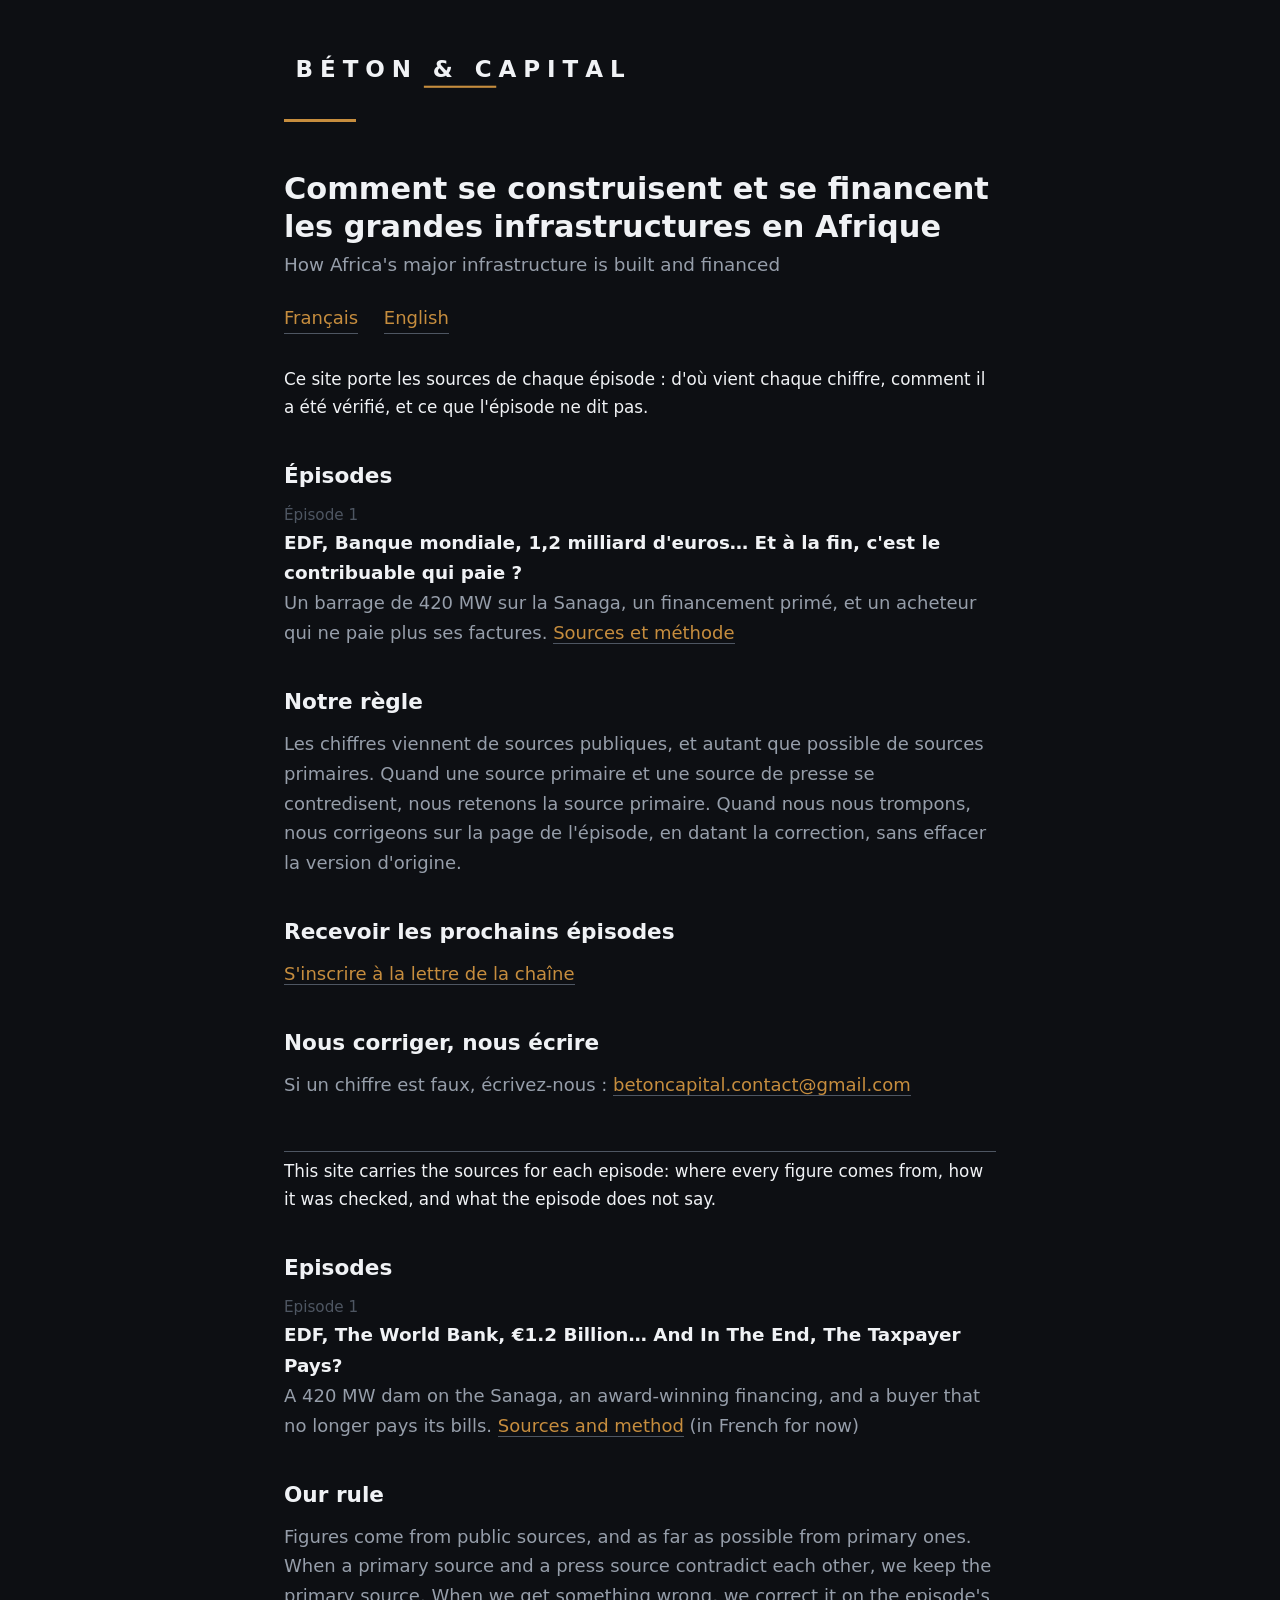
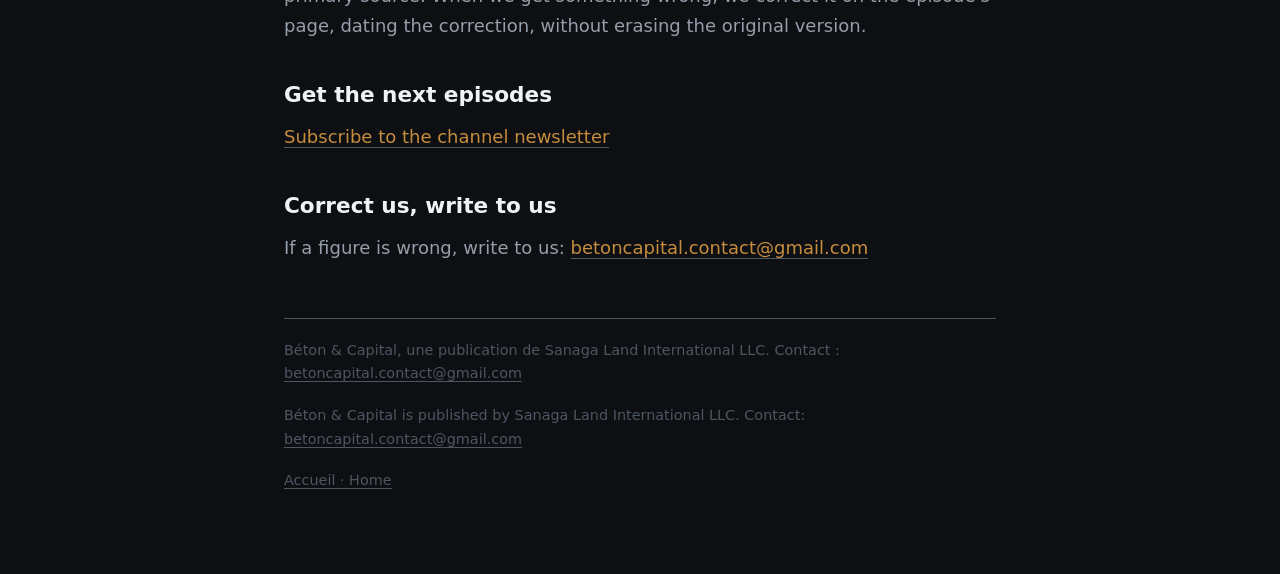
==== index.html @ f53148de "Sources et méthode EP01, v2 : ce que le film assume, titre à jour Page reconstruite depuis la versio" ====
<!DOCTYPE html>
<html lang="fr">
<head>
<meta charset="utf-8">
<meta name="viewport" content="width=device-width, initial-scale=1">
<title>Béton &amp; Capital</title>
<meta name="description" content="Comment se construisent et se financent les grandes infrastructures en Afrique. Sources et méthode de chaque épisode. How Africa's major infrastructure is built and financed.">
<link rel="stylesheet" href="style.css">
<link rel="icon" href="logo.svg" type="image/svg+xml">
</head>
<body>
<div class="page">
<header class="marque">
<a href="/"><img src="logo.svg" alt="Béton &amp; Capital"></a>
<div class="barre"></div>
</header>
<main>
<h1 lang="fr">Comment se construisent et se financent les grandes infrastructures en Afrique</h1>
<p class="titre-en" lang="en">How Africa's major infrastructure is built and financed</p>
<nav class="langues" aria-label="Langue · Language"><a href="#fr">Français</a> <a href="#en">English</a></nav>
<section id="fr" lang="fr">
<p class="chapo">Ce site porte les sources de chaque épisode : d'où vient chaque chiffre,
comment il a été vérifié, et ce que l'épisode ne dit pas.</p>

<h2>Épisodes</h2>
<ul class="episodes">
<li>
<div class="numero">Épisode 1</div>
<div class="titre">EDF, Banque mondiale, 1,2 milliard d'euros… Et à la fin, c'est le contribuable qui paie ?</div>
<p>Un barrage de 420 MW sur la Sanaga, un financement primé, et un acheteur
qui ne paie plus ses factures.
<a href="ep01/sources/">Sources et méthode</a></p>
</li>
</ul>

<h2>Notre règle</h2>
<p>Les chiffres viennent de sources publiques, et autant que possible de sources
primaires. Quand une source primaire et une source de presse se contredisent,
nous retenons la source primaire. Quand nous nous trompons, nous corrigeons sur
la page de l'épisode, en datant la correction, sans effacer la version d'origine.</p>

<h2>Recevoir les prochains épisodes</h2>
<p><a href="https://beton-capital.kit.com/eef6f78015">S'inscrire à la lettre de la chaîne</a></p>

<h2>Nous corriger, nous écrire</h2>
<p>Si un chiffre est faux, écrivez-nous :
<a href="mailto:betoncapital.contact@gmail.com">betoncapital.contact@gmail.com</a></p>
</section>
<section id="en" lang="en">
<p class="chapo">This site carries the sources for each episode: where every figure
comes from, how it was checked, and what the episode does not say.</p>

<h2>Episodes</h2>
<ul class="episodes">
<li>
<div class="numero">Episode 1</div>
<div class="titre">EDF, The World Bank, €1.2 Billion… And In The End, The Taxpayer Pays?</div>
<p>A 420 MW dam on the Sanaga, an award-winning financing, and a buyer that
no longer pays its bills.
<a href="ep01/sources/">Sources and method</a> (in French for now)</p>
</li>
</ul>

<h2>Our rule</h2>
<p>Figures come from public sources, and as far as possible from primary ones.
When a primary source and a press source contradict each other, we keep the
primary source. When we get something wrong, we correct it on the episode's
page, dating the correction, without erasing the original version.</p>

<h2>Get the next episodes</h2>
<p><a href="https://beton-capital.kit.com/eef6f78015">Subscribe to the channel newsletter</a></p>

<h2>Correct us, write to us</h2>
<p>If a figure is wrong, write to us:
<a href="mailto:betoncapital.contact@gmail.com">betoncapital.contact@gmail.com</a></p>
</section>
</main>
<footer>
<p lang="fr">Béton &amp; Capital, une publication de Sanaga Land International LLC.
Contact : <a href="mailto:betoncapital.contact@gmail.com">betoncapital.contact@gmail.com</a></p>
<p lang="en">Béton &amp; Capital is published by Sanaga Land International LLC.
Contact: <a href="mailto:betoncapital.contact@gmail.com">betoncapital.contact@gmail.com</a></p>
<p><a href="/">Accueil · Home</a></p>
</footer>
</div>
</body>
</html>
---- style.css ----
/* Béton & Capital : charte de la chaîne (charte/palette.txt)
   fond #0D0F13, texte #F0F2F5, secondaire #969EAA, faible #4E5662, accent #C68D3E */

:root {
  --fond: #0D0F13;
  --texte: #F0F2F5;
  --secondaire: #969EAA;
  --faible: #4E5662;
  --accent: #C68D3E;
}

* { box-sizing: border-box; }

body {
  margin: 0;
  background: var(--fond);
  color: var(--secondaire);
  font-family: "DejaVu Sans", Verdana, Geneva, sans-serif;
  font-size: 18px;
  line-height: 1.65;
}

.page {
  max-width: 47rem;
  margin: 0 auto;
  padding: 3rem 1.25rem 4rem;
}

header.marque { margin-bottom: 3rem; }

header.marque a {
  display: inline-block;
  border: 0;
}

header.marque img {
  width: 100%;
  max-width: 22rem;
  height: auto;
  display: block;
}

header.marque .barre {
  width: 4.5rem;
  height: 3px;
  background: var(--accent);
  margin-top: 0.75rem;
}

h1, h2, h3 {
  color: var(--texte);
  font-weight: 700;
  line-height: 1.25;
}

h1 { font-size: 1.9rem; margin: 0 0 0.4rem; }
h1 + .sous-titre { color: var(--accent); font-size: 1.15rem; margin: 0 0 2rem; }
h2 { font-size: 1.35rem; margin: 2.6rem 0 0.8rem; }
h3 { font-size: 1.1rem; margin: 2rem 0 0.6rem; color: var(--secondaire); }

p { margin: 0 0 1.1rem; }

strong { color: var(--texte); font-weight: 700; }

a { color: var(--accent); text-decoration: none; border-bottom: 1px solid var(--faible); }
a:hover, a:focus { border-bottom-color: var(--accent); }

ul { padding-left: 1.2rem; margin: 0 0 1.4rem; }
li { margin-bottom: 0.9rem; }

li a { word-break: break-word; }

hr {
  border: 0;
  border-top: 1px solid var(--faible);
  margin: 2.6rem 0;
}

.chapo {
  color: var(--texte);
  font-size: 1.05rem;
}

.episodes { list-style: none; padding: 0; }
.episodes li { margin-bottom: 1.6rem; }
.episodes .numero { color: var(--faible); font-size: 0.95rem; }
.episodes .titre { color: var(--texte); font-size: 1.15rem; font-weight: 700; }

footer {
  margin-top: 3.5rem;
  padding-top: 1.2rem;
  border-top: 1px solid var(--faible);
  color: var(--faible);
  font-size: 0.9rem;
}

footer a { color: var(--faible); }

@media (max-width: 30rem) {
  body { font-size: 17px; }
  .page { padding: 2rem 1rem 3rem; }
  h1 { font-size: 1.55rem; }
}

/* Pages bilingues : titre anglais, navigation de langue, sections */
h1[lang] { margin-bottom: 0.3rem; }
.titre-en { color: var(--secondaire); font-size: 1.15rem; margin: 0 0 1.4rem; }
nav.langues { display: flex; flex-wrap: wrap; gap: 0.5rem 1.6rem; margin: 0 0 2rem; }
.notice { margin: 0 0 1rem; }
section[id] { scroll-margin-top: 1rem; }
section[lang="en"], section#sources {
  margin-top: 3.2rem;
  padding-top: 0.4rem;
  border-top: 1px solid var(--faible);
}
.sous-titre { color: var(--accent); font-size: 1.15rem; margin: 1.6rem 0 1rem; }
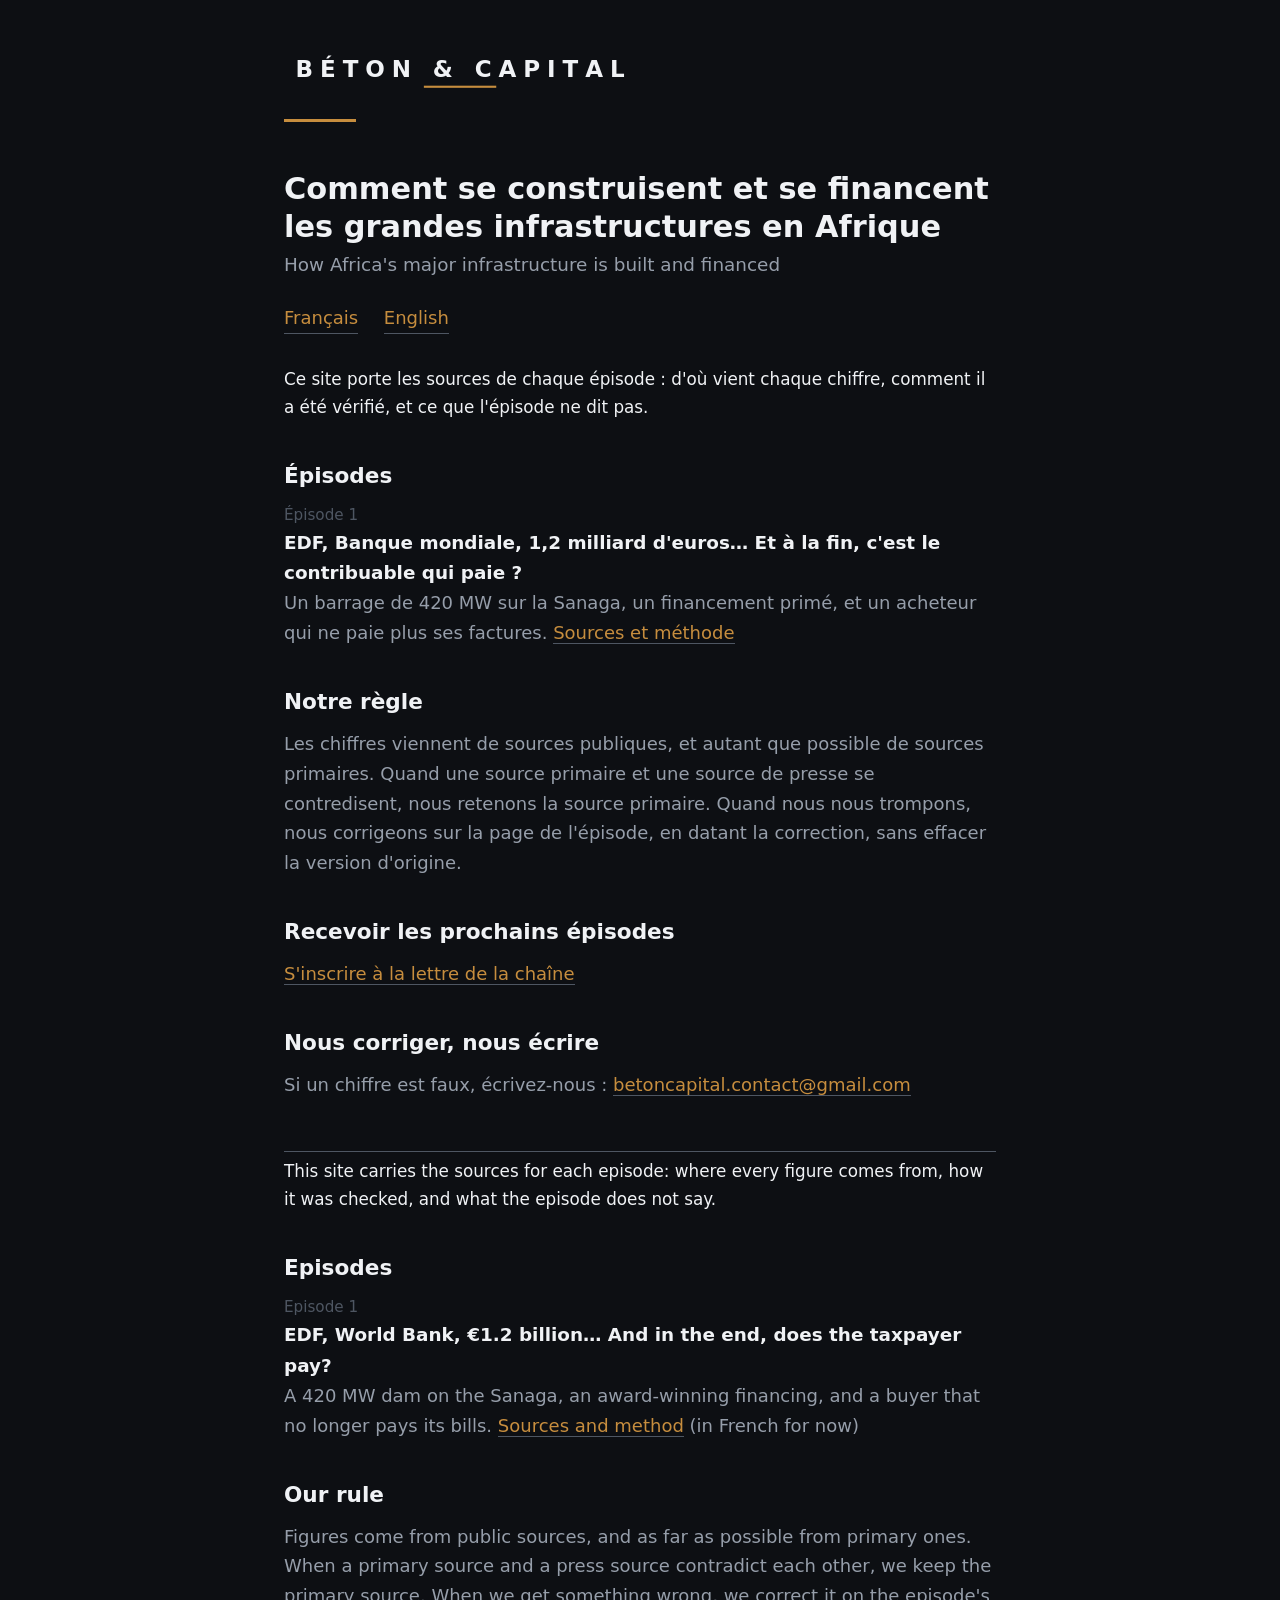
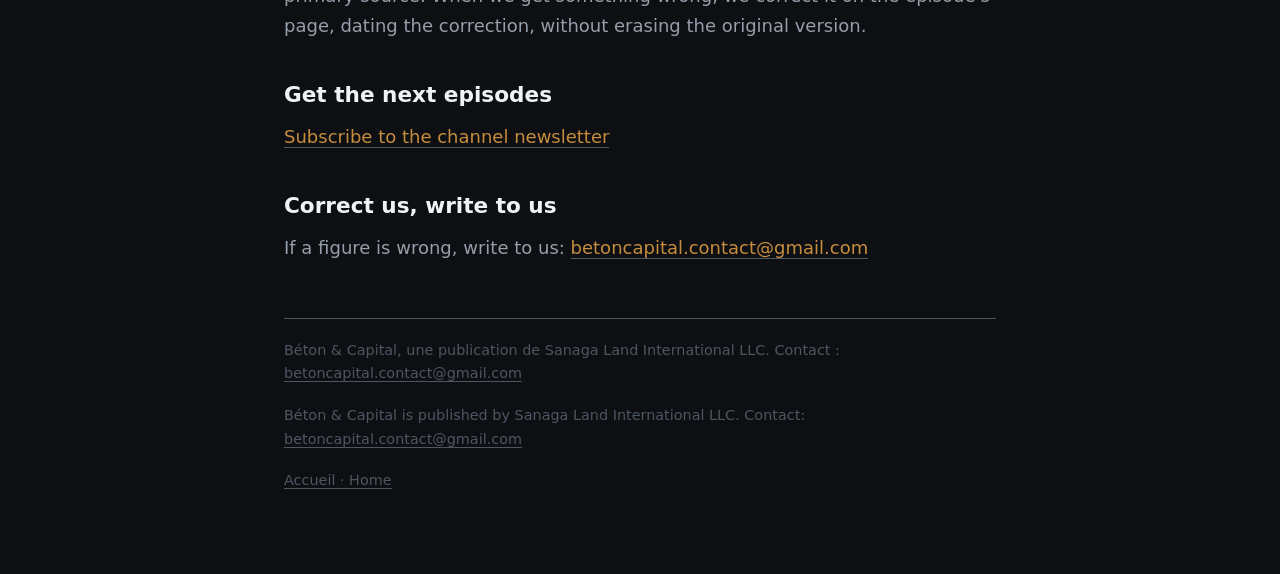
==== commit 0489a5c5: "EP01 : titre anglais aligne sur le fichier de chaines, pas la fiche La fiche donnait une forme en ca" ====
--- a/index.html
+++ b/index.html
@@ -54,7 +54,7 @@
 <ul class="episodes">
 <li>
 <div class="numero">Episode 1</div>
-<div class="titre">EDF, The World Bank, €1.2 Billion… And In The End, The Taxpayer Pays?</div>
+<div class="titre">EDF, World Bank, €1.2 billion… And in the end, does the taxpayer pay?</div>
 <p>A 420 MW dam on the Sanaga, an award-winning financing, and a buyer that
 no longer pays its bills.
 <a href="ep01/sources/">Sources and method</a> (in French for now)</p>
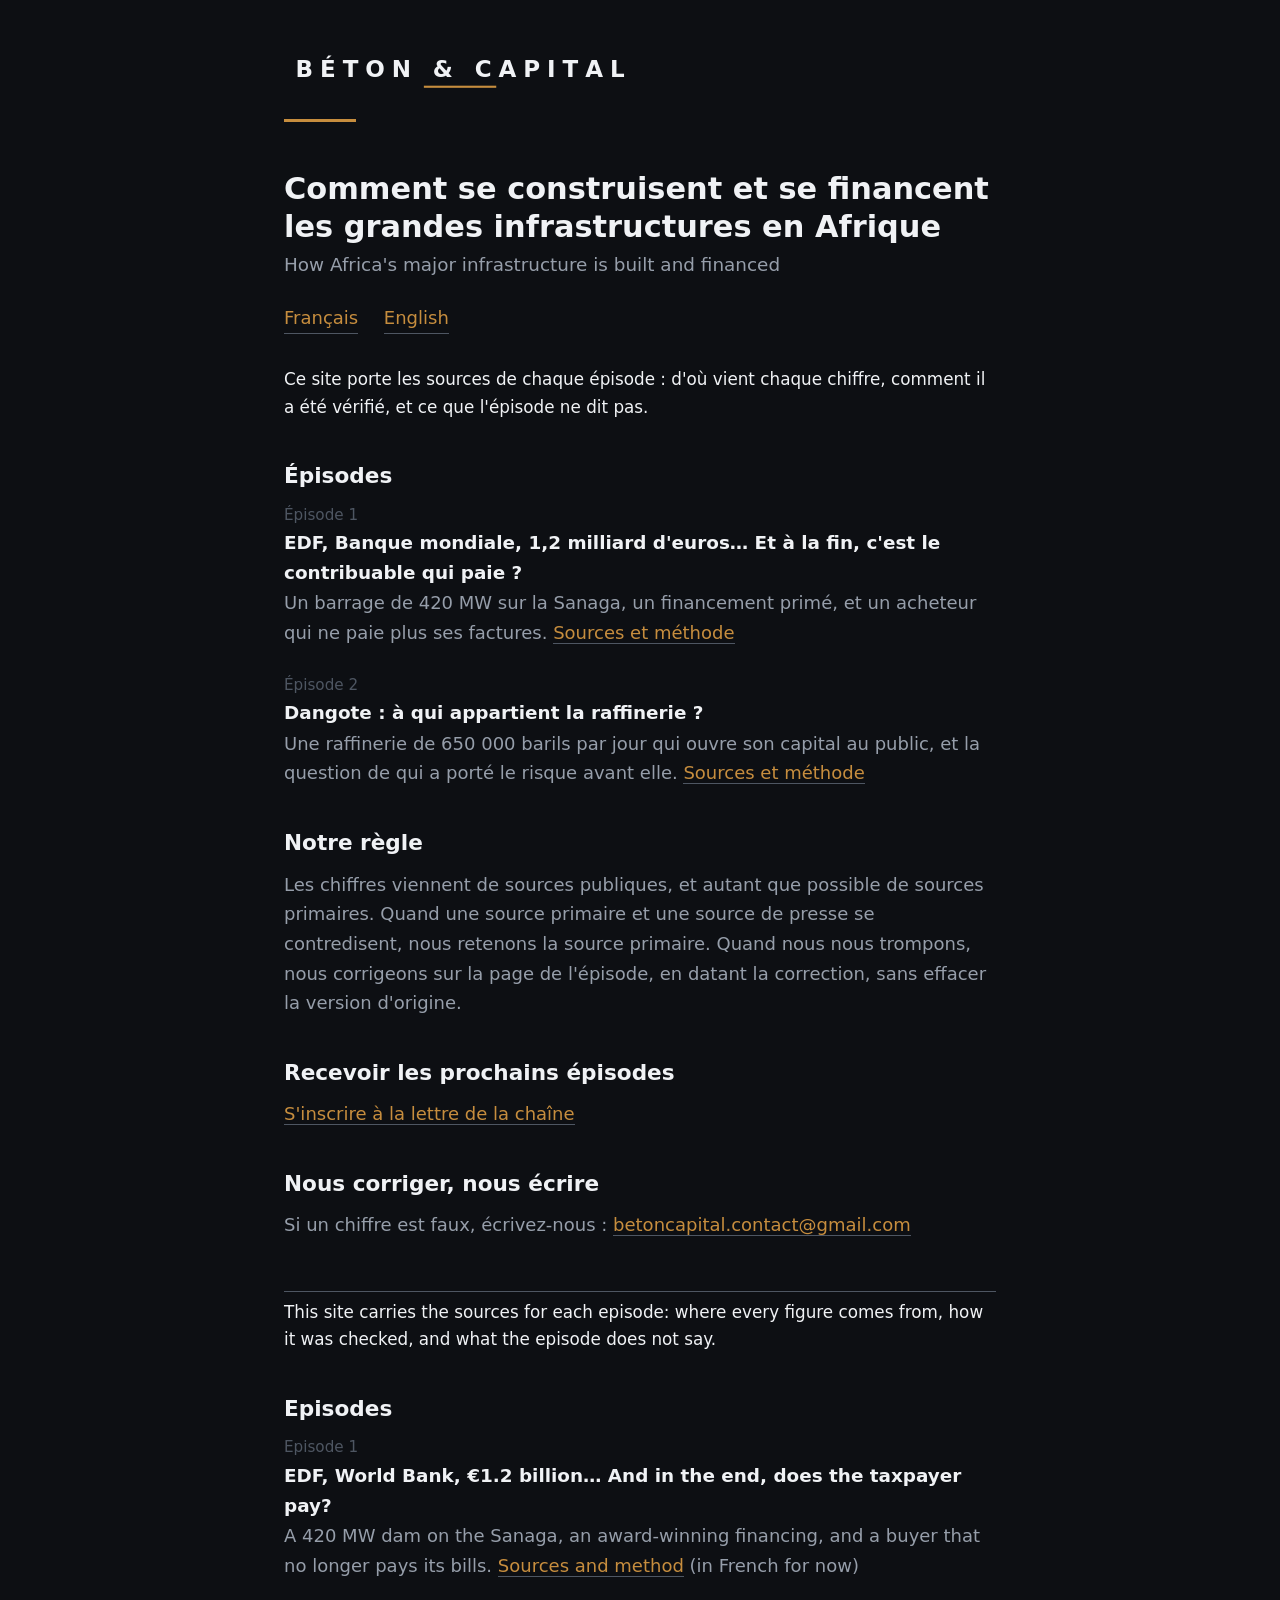
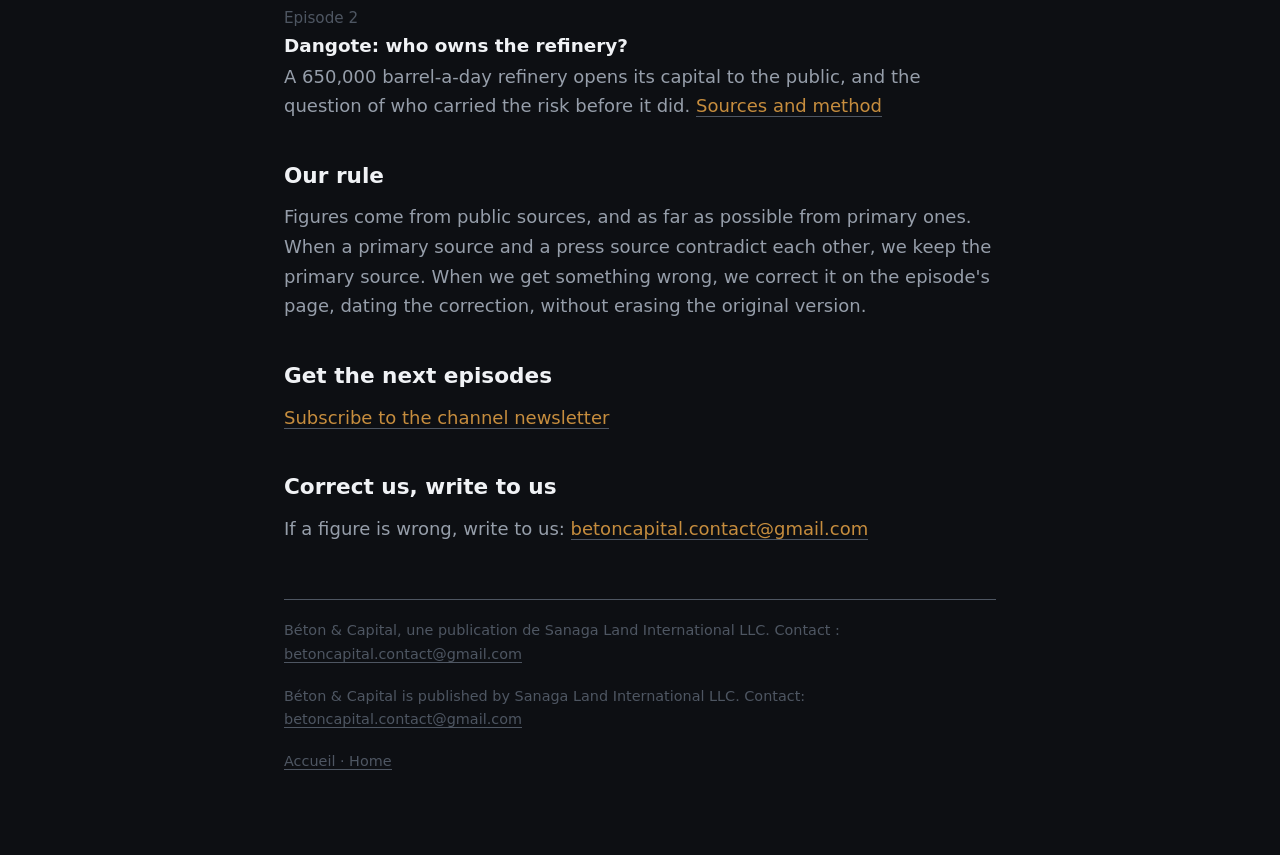
==== commit b27c0b51: "EP02 : publication de la page Sources et methode, a jour au 13 octobre 2026 site.json : ep02 ajoute " ====
--- a/index.html
+++ b/index.html
@@ -31,6 +31,13 @@
 qui ne paie plus ses factures.
 <a href="ep01/sources/">Sources et méthode</a></p>
 </li>
+<li>
+<div class="numero">Épisode 2</div>
+<div class="titre">Dangote : à qui appartient la raffinerie ?</div>
+<p>Une raffinerie de 650 000 barils par jour qui ouvre son capital au public,
+et la question de qui a porté le risque avant elle.
+<a href="ep02/sources/#fr">Sources et méthode</a></p>
+</li>
 </ul>
 
 <h2>Notre règle</h2>
@@ -59,6 +66,13 @@
 no longer pays its bills.
 <a href="ep01/sources/">Sources and method</a> (in French for now)</p>
 </li>
+<li>
+<div class="numero">Episode 2</div>
+<div class="titre">Dangote: who owns the refinery?</div>
+<p>A 650,000 barrel-a-day refinery opens its capital to the public, and the
+question of who carried the risk before it did.
+<a href="ep02/sources/#en">Sources and method</a></p>
+</li>
 </ul>
 
 <h2>Our rule</h2>
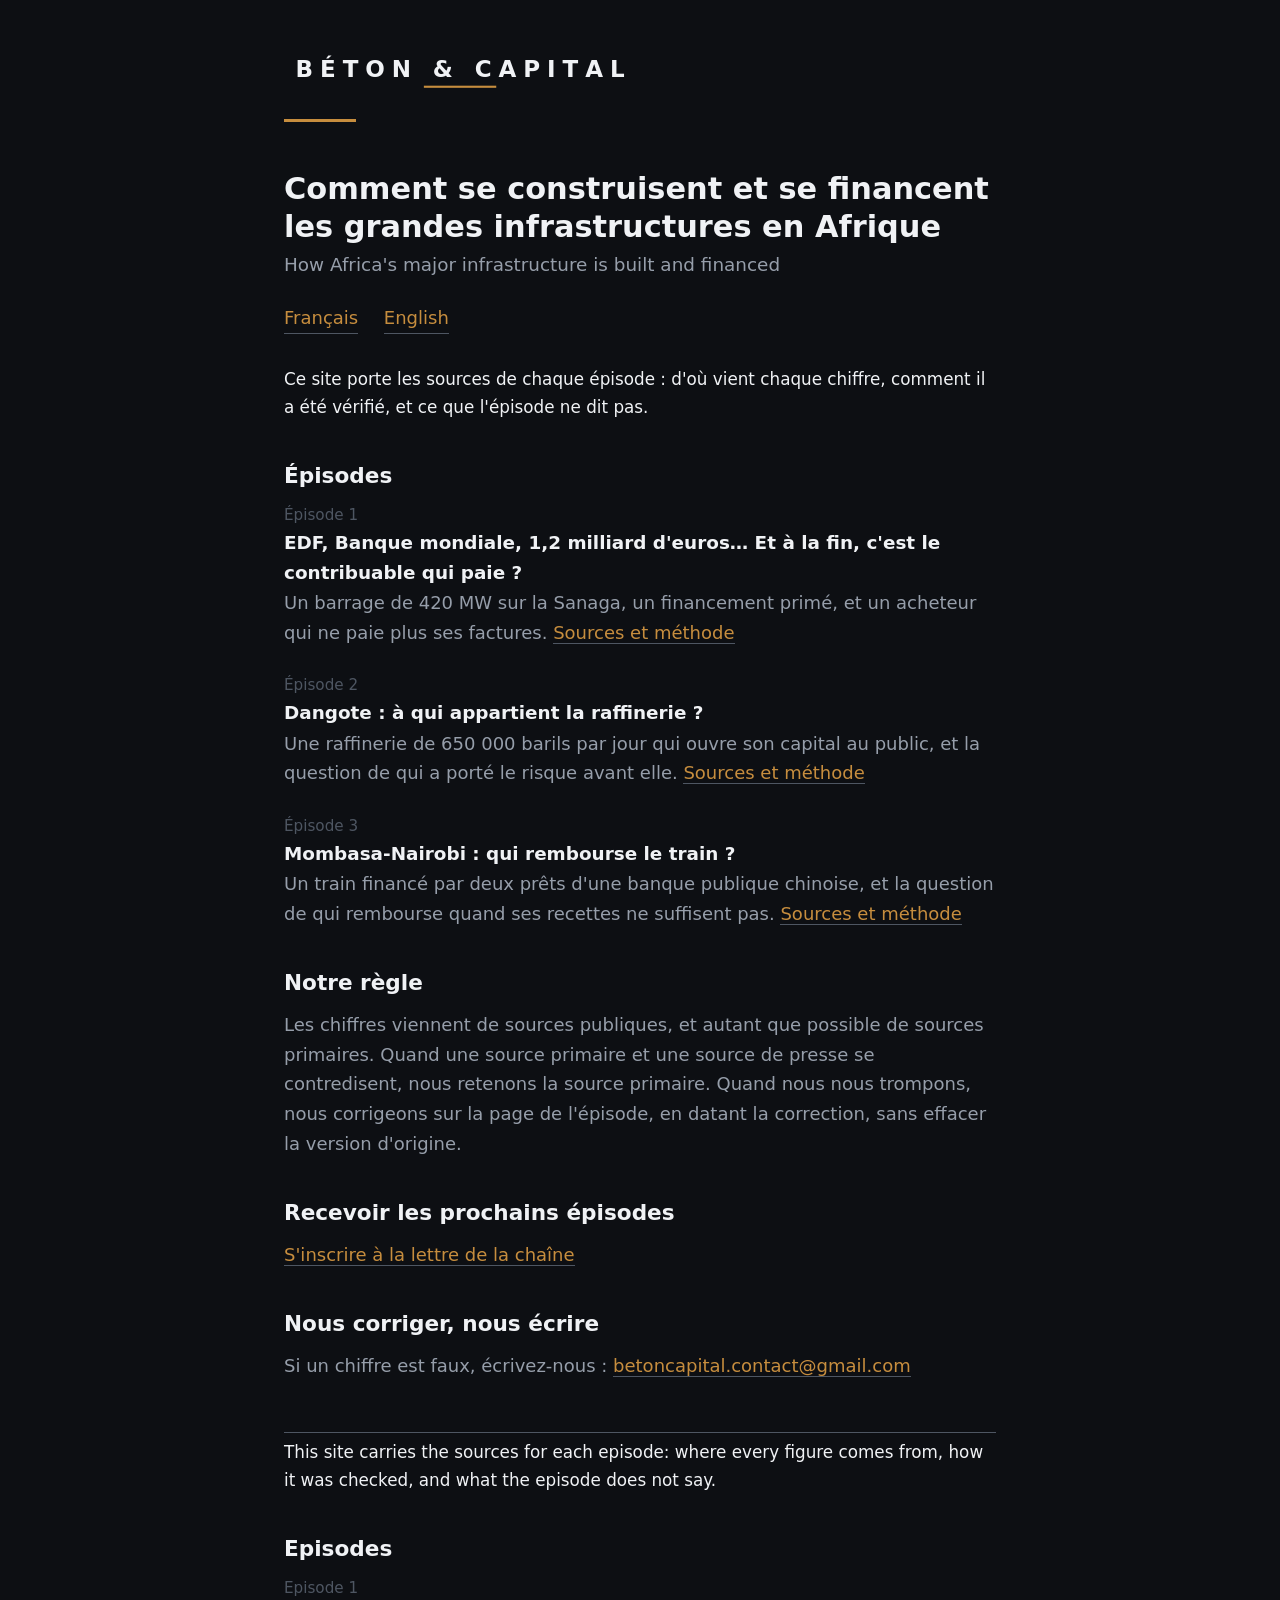
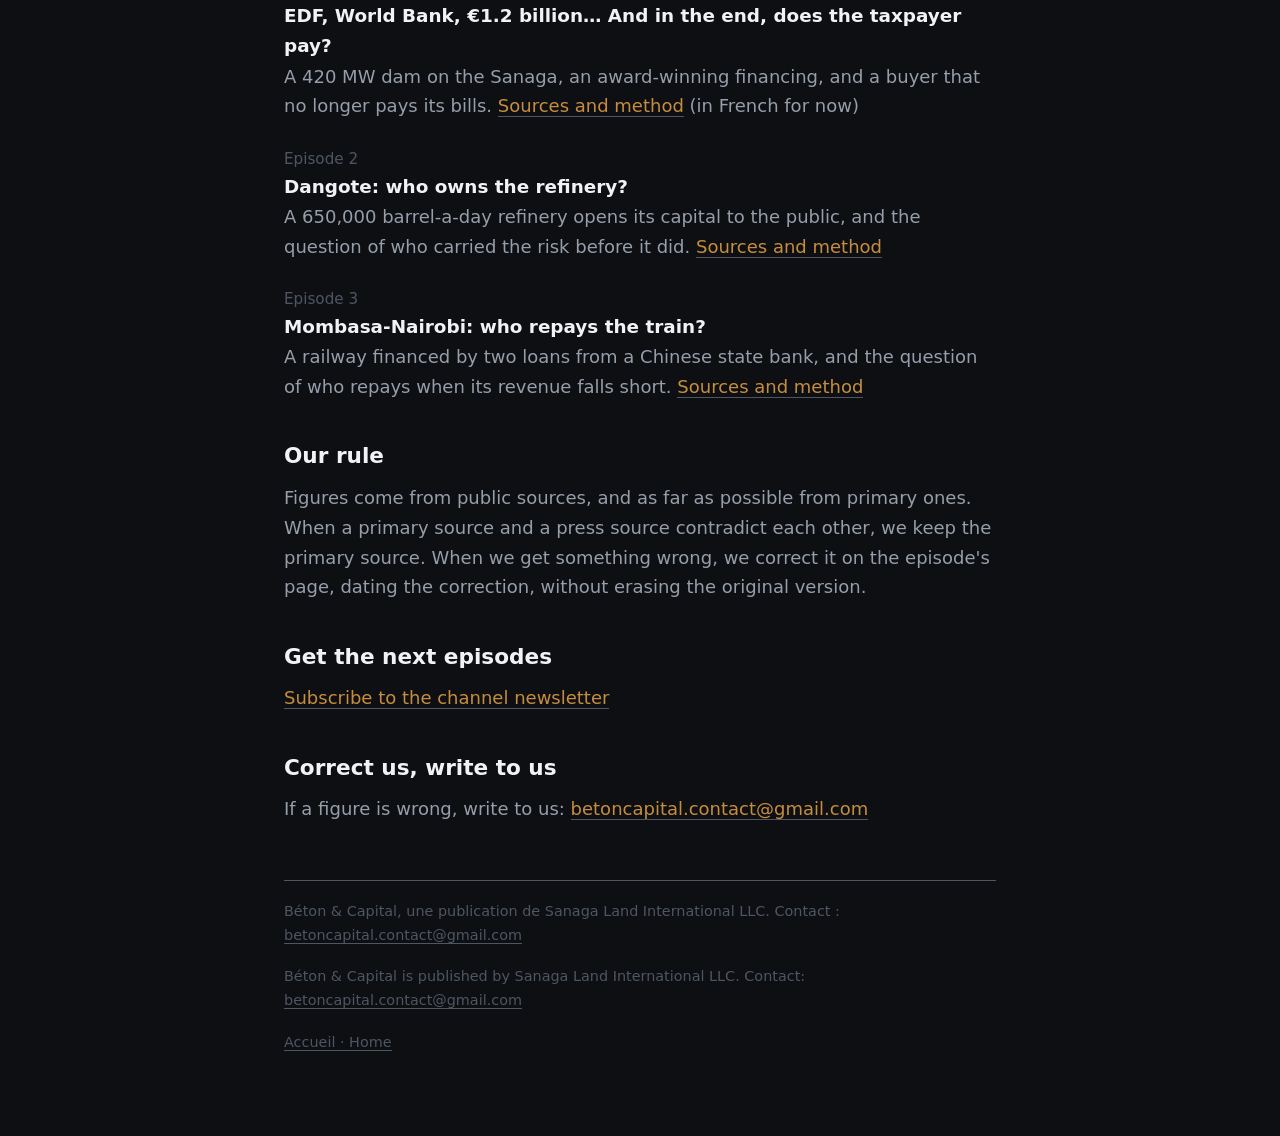
==== commit 1df0fbdc: "EP03 : publication de la page Sources et methode, a jour au 30 septembre 2026" ====
--- a/index.html
+++ b/index.html
@@ -38,6 +38,13 @@
 et la question de qui a porté le risque avant elle.
 <a href="ep02/sources/#fr">Sources et méthode</a></p>
 </li>
+<li>
+<div class="numero">Épisode 3</div>
+<div class="titre">Mombasa-Nairobi : qui rembourse le train ?</div>
+<p>Un train financé par deux prêts d'une banque publique chinoise, et la
+question de qui rembourse quand ses recettes ne suffisent pas.
+<a href="ep03/sources/#fr">Sources et méthode</a></p>
+</li>
 </ul>
 
 <h2>Notre règle</h2>
@@ -73,6 +80,13 @@
 question of who carried the risk before it did.
 <a href="ep02/sources/#en">Sources and method</a></p>
 </li>
+<li>
+<div class="numero">Episode 3</div>
+<div class="titre">Mombasa-Nairobi: who repays the train?</div>
+<p>A railway financed by two loans from a Chinese state bank, and the
+question of who repays when its revenue falls short.
+<a href="ep03/sources/#en">Sources and method</a></p>
+</li>
 </ul>
 
 <h2>Our rule</h2>
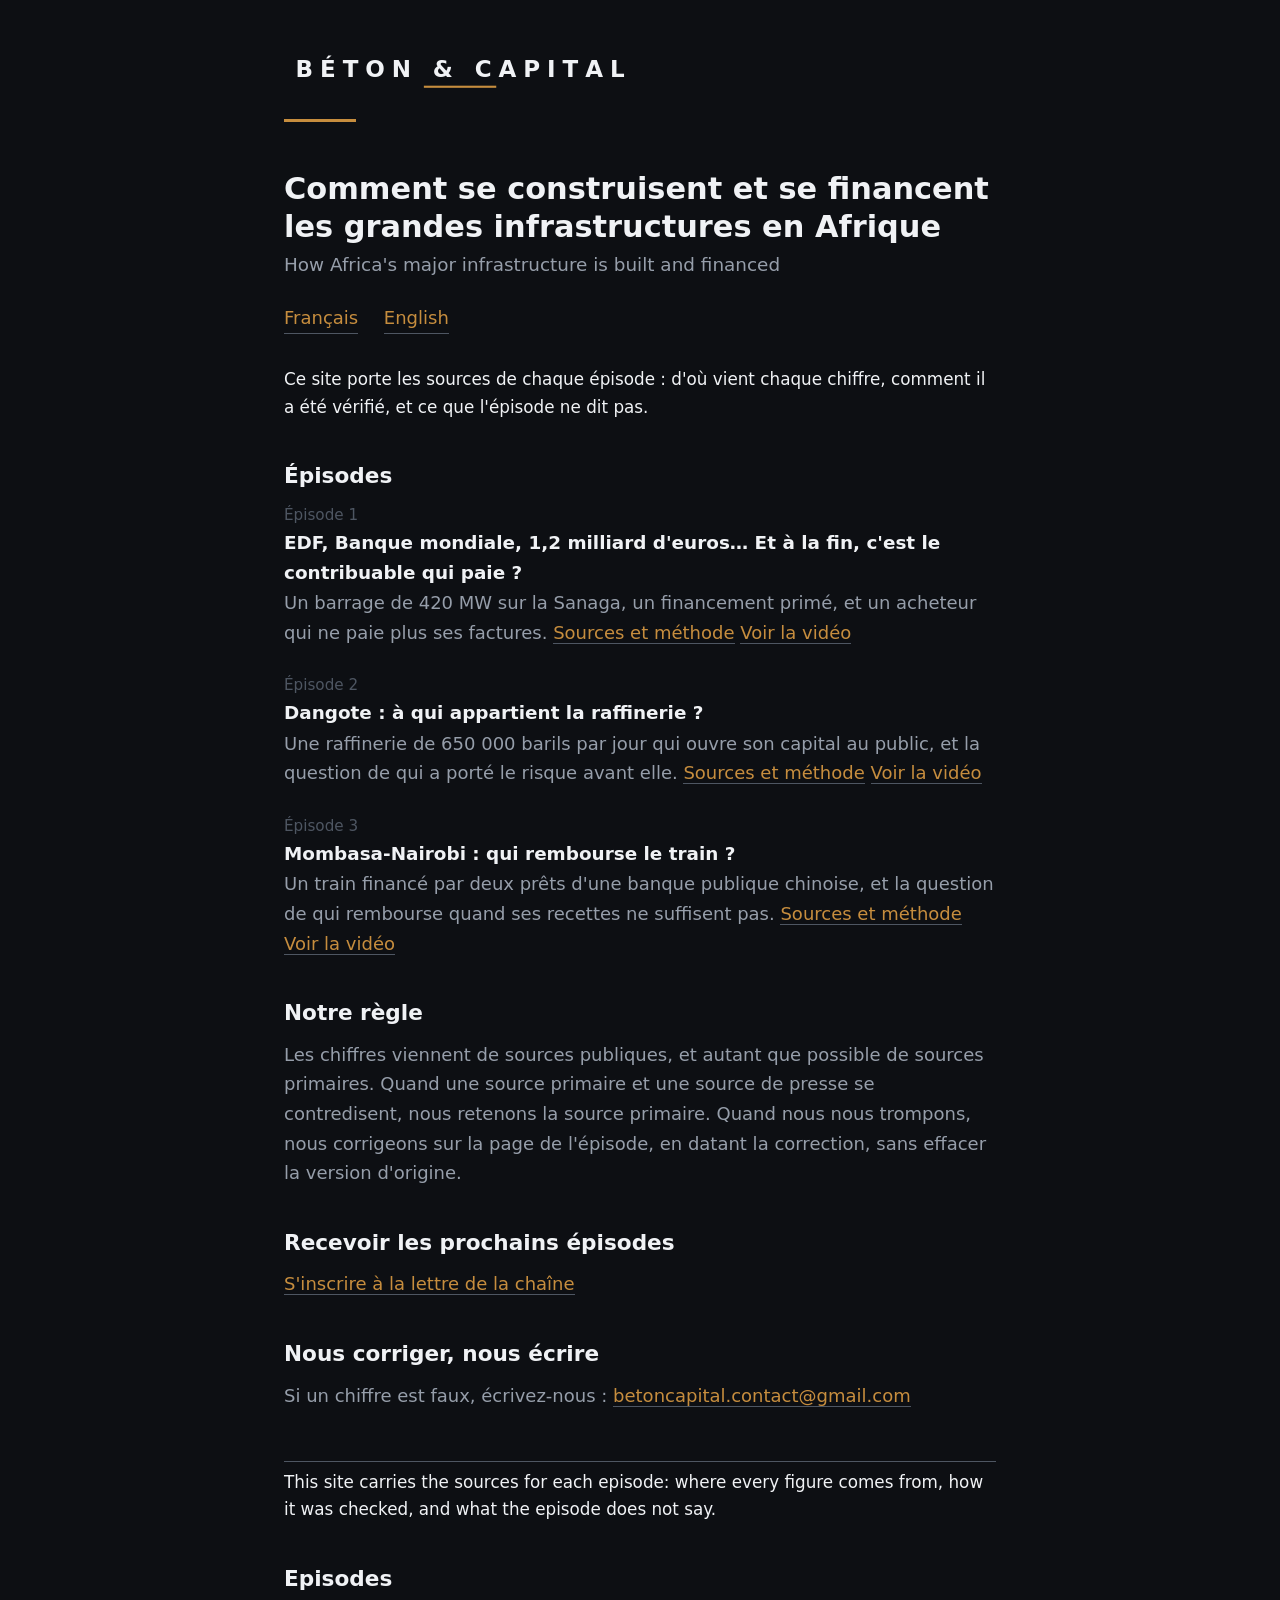
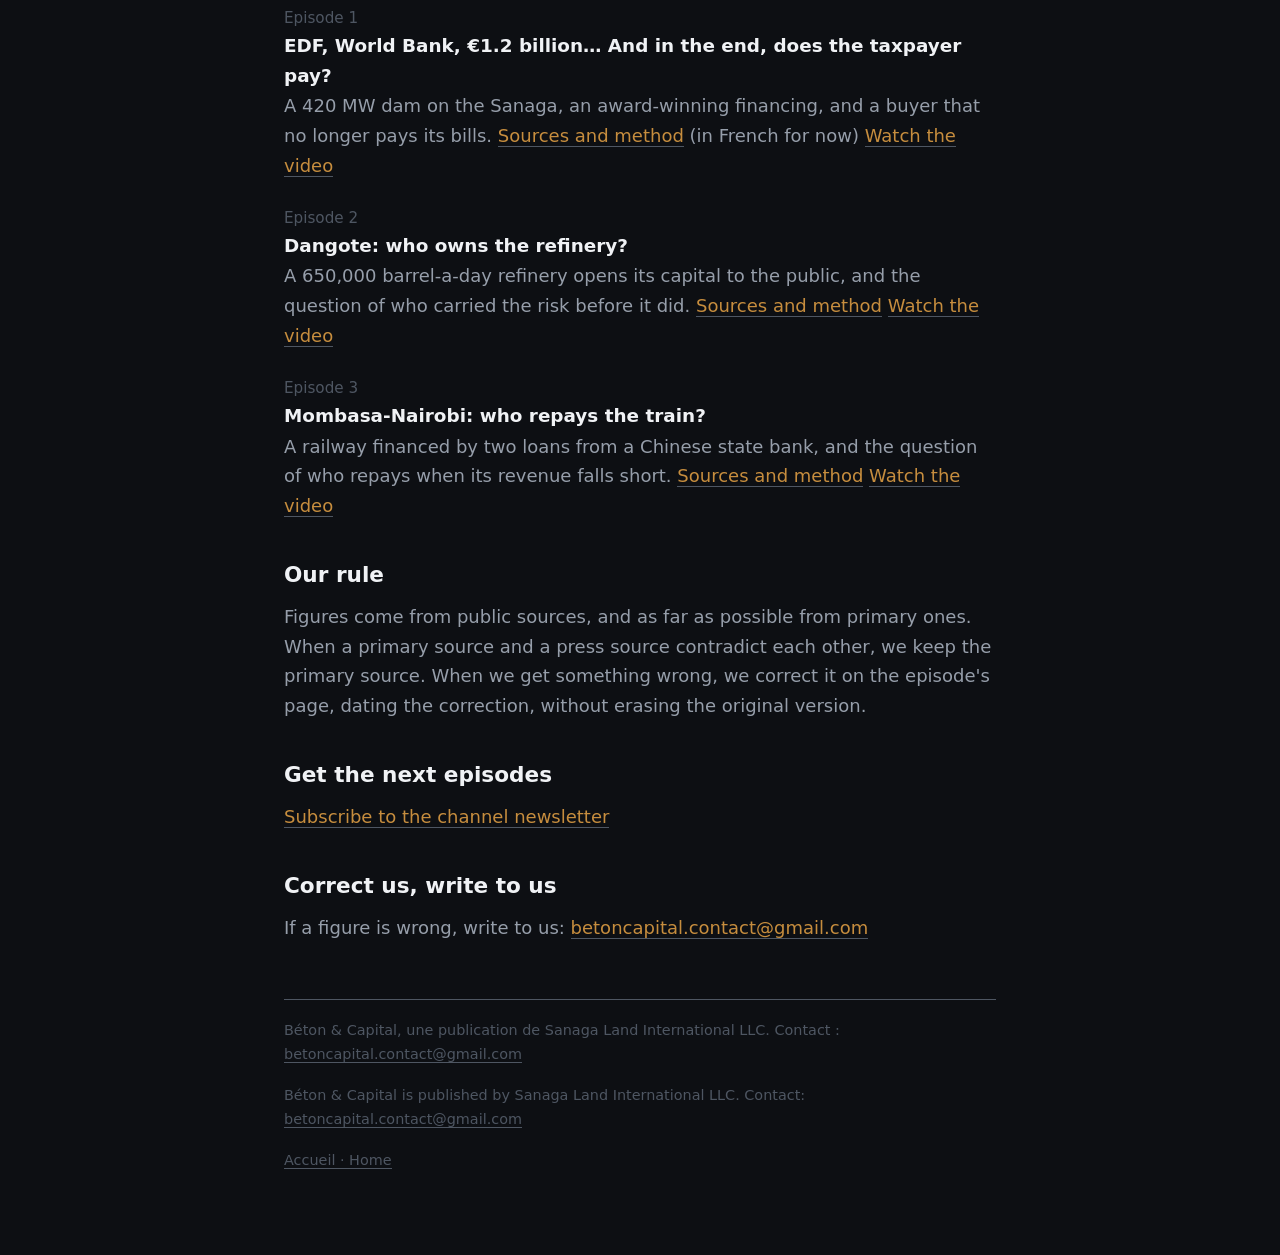
==== commit 996c5bc8: "Liens YouTube des episodes 1, 2 et 3 (fr et en) : accueil et page de chaque episode" ====
--- a/index.html
+++ b/index.html
@@ -29,21 +29,24 @@
 <div class="titre">EDF, Banque mondiale, 1,2 milliard d'euros… Et à la fin, c'est le contribuable qui paie ?</div>
 <p>Un barrage de 420 MW sur la Sanaga, un financement primé, et un acheteur
 qui ne paie plus ses factures.
-<a href="ep01/sources/">Sources et méthode</a></p>
+<a href="ep01/sources/">Sources et méthode</a>
+<a href="https://youtu.be/hiE0Go3_zLs">Voir la vidéo</a></p>
 </li>
 <li>
 <div class="numero">Épisode 2</div>
 <div class="titre">Dangote : à qui appartient la raffinerie ?</div>
 <p>Une raffinerie de 650 000 barils par jour qui ouvre son capital au public,
 et la question de qui a porté le risque avant elle.
-<a href="ep02/sources/#fr">Sources et méthode</a></p>
+<a href="ep02/sources/#fr">Sources et méthode</a>
+<a href="https://youtu.be/ogXbVcgpePI">Voir la vidéo</a></p>
 </li>
 <li>
 <div class="numero">Épisode 3</div>
 <div class="titre">Mombasa-Nairobi : qui rembourse le train ?</div>
 <p>Un train financé par deux prêts d'une banque publique chinoise, et la
 question de qui rembourse quand ses recettes ne suffisent pas.
-<a href="ep03/sources/#fr">Sources et méthode</a></p>
+<a href="ep03/sources/#fr">Sources et méthode</a>
+<a href="https://youtu.be/OsEM0Cx7ldw">Voir la vidéo</a></p>
 </li>
 </ul>
 
@@ -71,21 +74,24 @@
 <div class="titre">EDF, World Bank, €1.2 billion… And in the end, does the taxpayer pay?</div>
 <p>A 420 MW dam on the Sanaga, an award-winning financing, and a buyer that
 no longer pays its bills.
-<a href="ep01/sources/">Sources and method</a> (in French for now)</p>
+<a href="ep01/sources/">Sources and method</a> (in French for now)
+<a href="https://youtu.be/l7rDl0_O1SI">Watch the video</a></p>
 </li>
 <li>
 <div class="numero">Episode 2</div>
 <div class="titre">Dangote: who owns the refinery?</div>
 <p>A 650,000 barrel-a-day refinery opens its capital to the public, and the
 question of who carried the risk before it did.
-<a href="ep02/sources/#en">Sources and method</a></p>
+<a href="ep02/sources/#en">Sources and method</a>
+<a href="https://youtu.be/q6oGnRoHWvM">Watch the video</a></p>
 </li>
 <li>
 <div class="numero">Episode 3</div>
 <div class="titre">Mombasa-Nairobi: who repays the train?</div>
 <p>A railway financed by two loans from a Chinese state bank, and the
 question of who repays when its revenue falls short.
-<a href="ep03/sources/#en">Sources and method</a></p>
+<a href="ep03/sources/#en">Sources and method</a>
+<a href="https://youtu.be/zVHuhzrxIZc">Watch the video</a></p>
 </li>
 </ul>
 
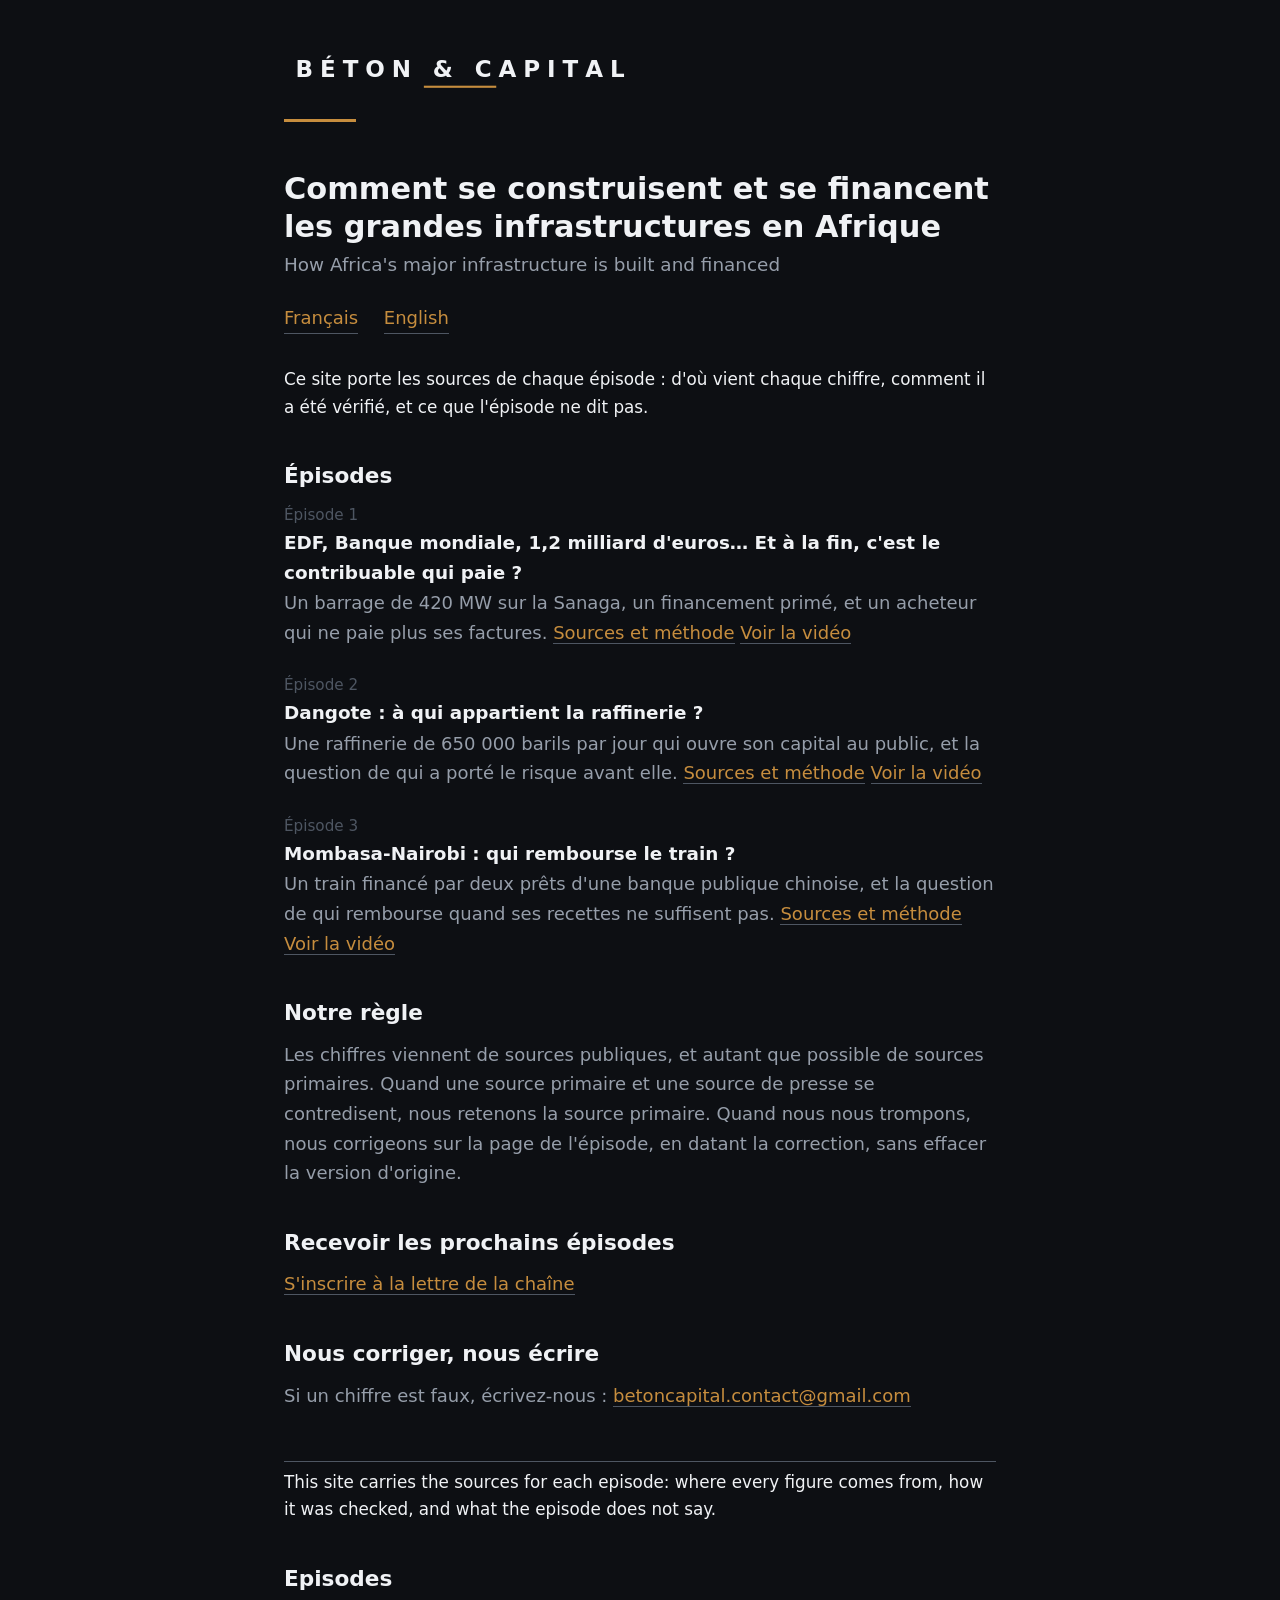
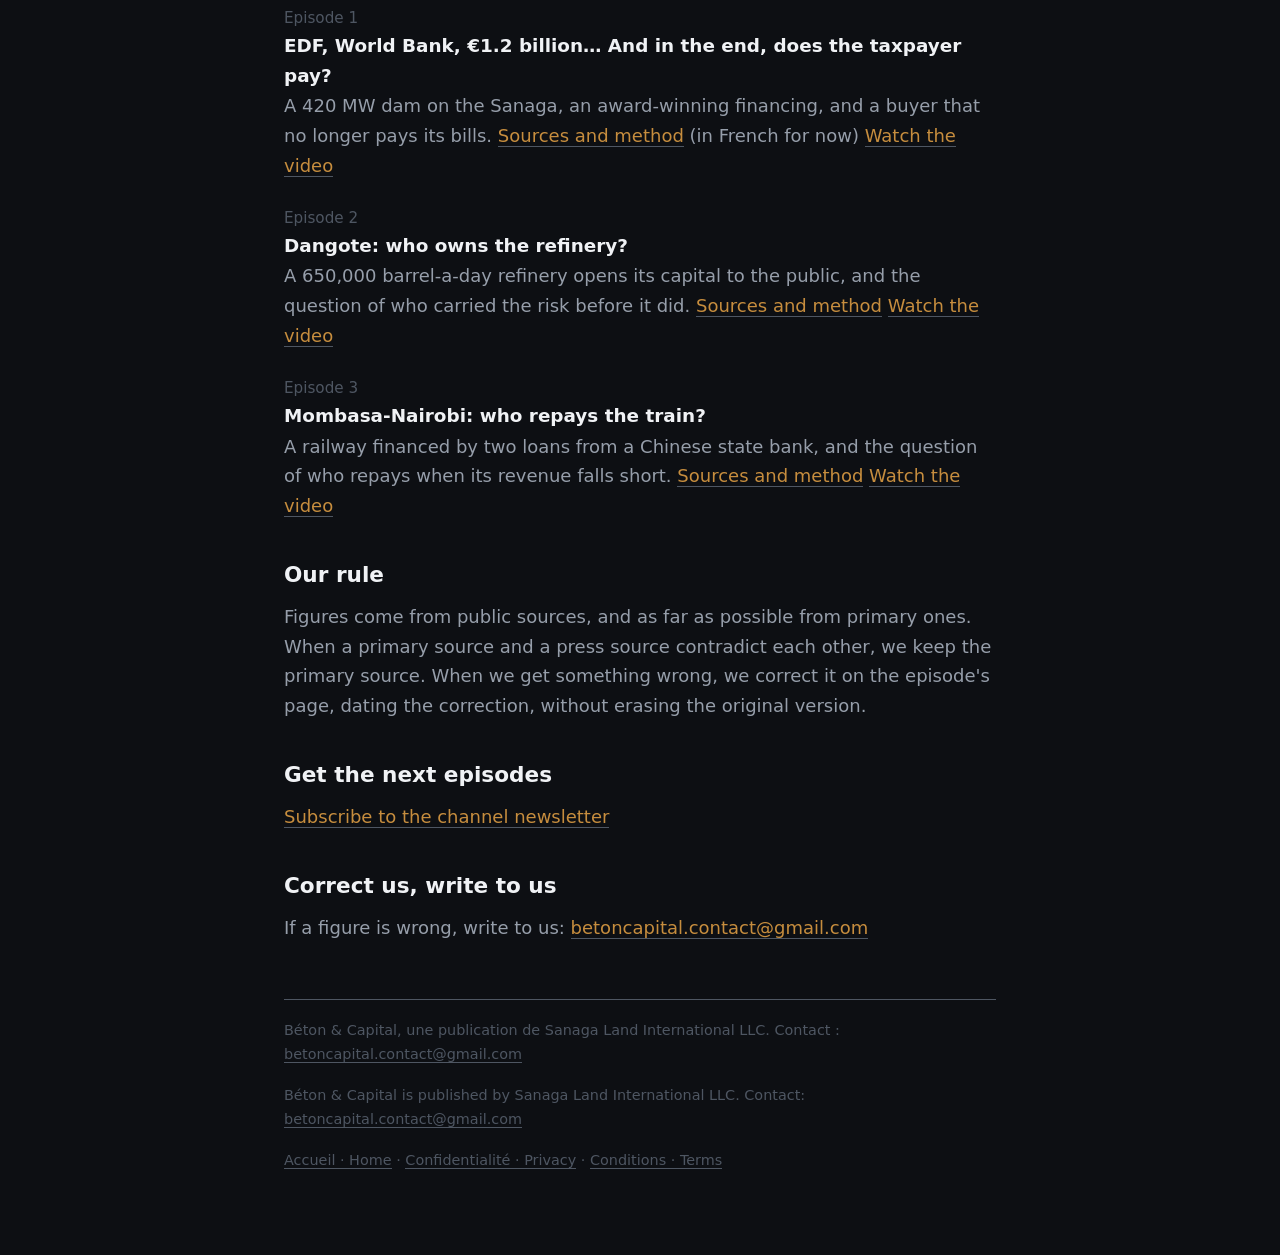
==== commit f98a17c1: "Pages Confidentialite et Conditions (bilingues, texte simple) ; liens dans le pied de page" ====
--- a/index.html
+++ b/index.html
@@ -114,7 +114,9 @@
 Contact : <a href="mailto:betoncapital.contact@gmail.com">betoncapital.contact@gmail.com</a></p>
 <p lang="en">Béton &amp; Capital is published by Sanaga Land International LLC.
 Contact: <a href="mailto:betoncapital.contact@gmail.com">betoncapital.contact@gmail.com</a></p>
-<p><a href="/">Accueil · Home</a></p>
+<p><a href="/">Accueil · Home</a> ·
+<a href="/confidentialite/">Confidentialité · Privacy</a> ·
+<a href="/conditions/">Conditions · Terms</a></p>
 </footer>
 </div>
 </body>
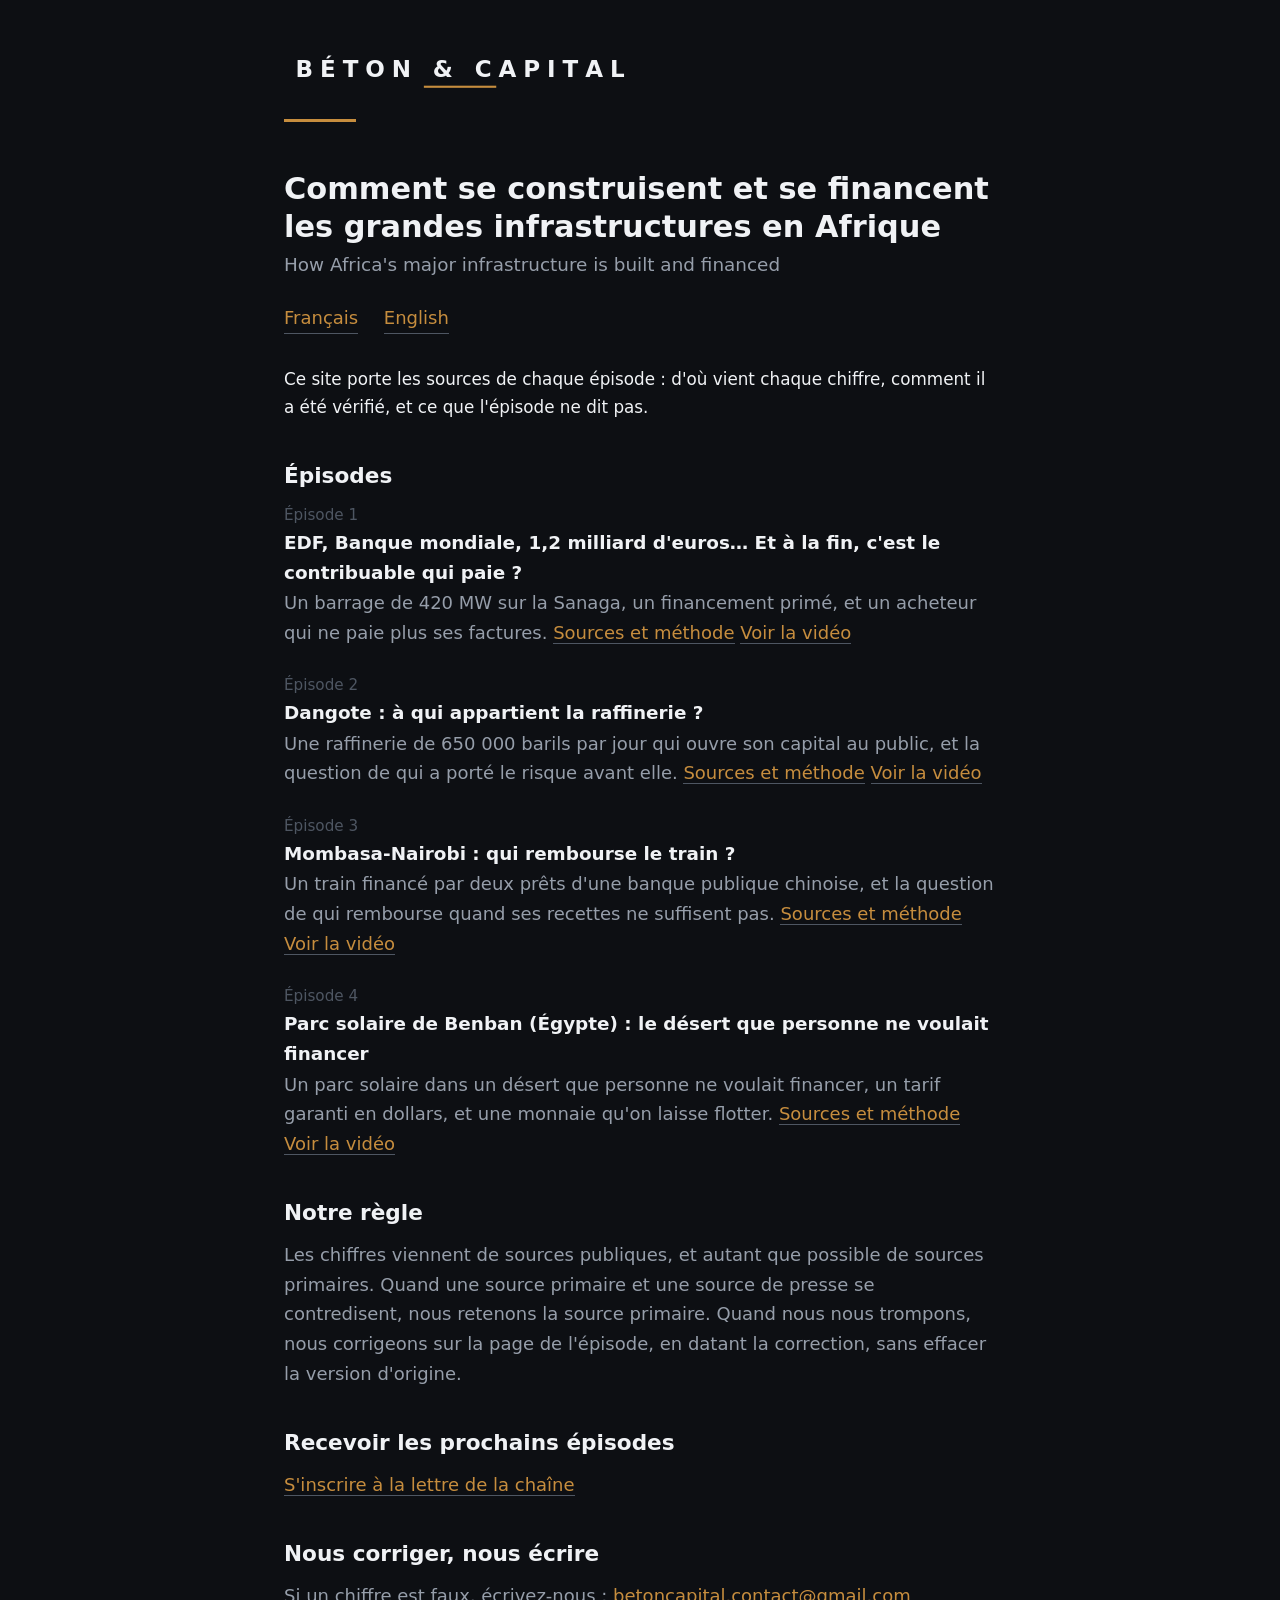
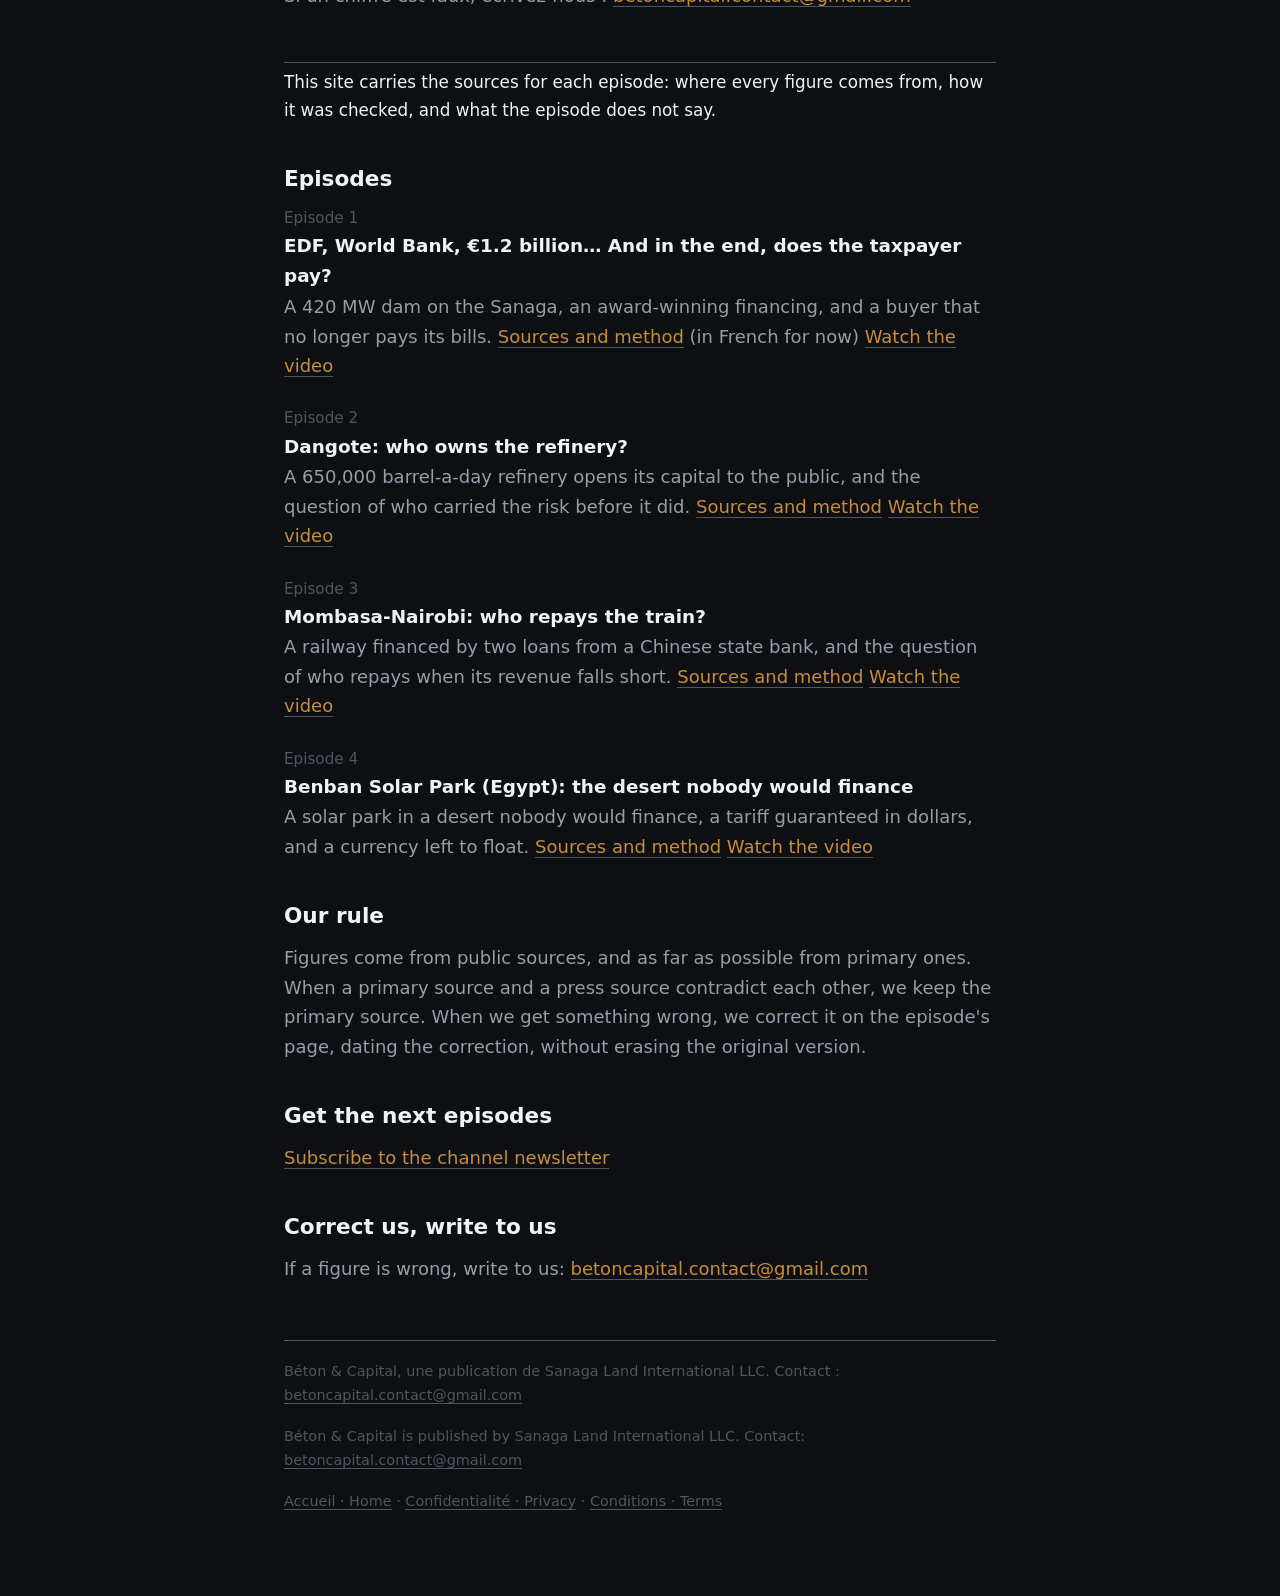
==== commit 8d66a9dd: "EP04 : liste sur l'accueil (episodes 1 a 4), liens video, page Sources et methode a jour au 5 octobr" ====
--- a/index.html
+++ b/index.html
@@ -48,6 +48,13 @@
 <a href="ep03/sources/#fr">Sources et méthode</a>
 <a href="https://youtu.be/OsEM0Cx7ldw">Voir la vidéo</a></p>
 </li>
+<li>
+<div class="numero">Épisode 4</div>
+<div class="titre">Parc solaire de Benban (Égypte) : le désert que personne ne voulait financer</div>
+<p>Un parc solaire dans un désert que personne ne voulait financer, un tarif garanti en dollars, et une monnaie qu'on laisse flotter.
+<a href="ep04/sources/#fr">Sources et méthode</a>
+<a href="https://youtu.be/fcej_yx3KF0">Voir la vidéo</a></p>
+</li>
 </ul>
 
 <h2>Notre règle</h2>
@@ -93,6 +100,13 @@
 <a href="ep03/sources/#en">Sources and method</a>
 <a href="https://youtu.be/zVHuhzrxIZc">Watch the video</a></p>
 </li>
+<li>
+<div class="numero">Episode 4</div>
+<div class="titre">Benban Solar Park (Egypt): the desert nobody would finance</div>
+<p>A solar park in a desert nobody would finance, a tariff guaranteed in dollars, and a currency left to float.
+<a href="ep04/sources/#en">Sources and method</a>
+<a href="https://youtu.be/Q6XMjljzluI">Watch the video</a></p>
+</li>
 </ul>
 
 <h2>Our rule</h2>
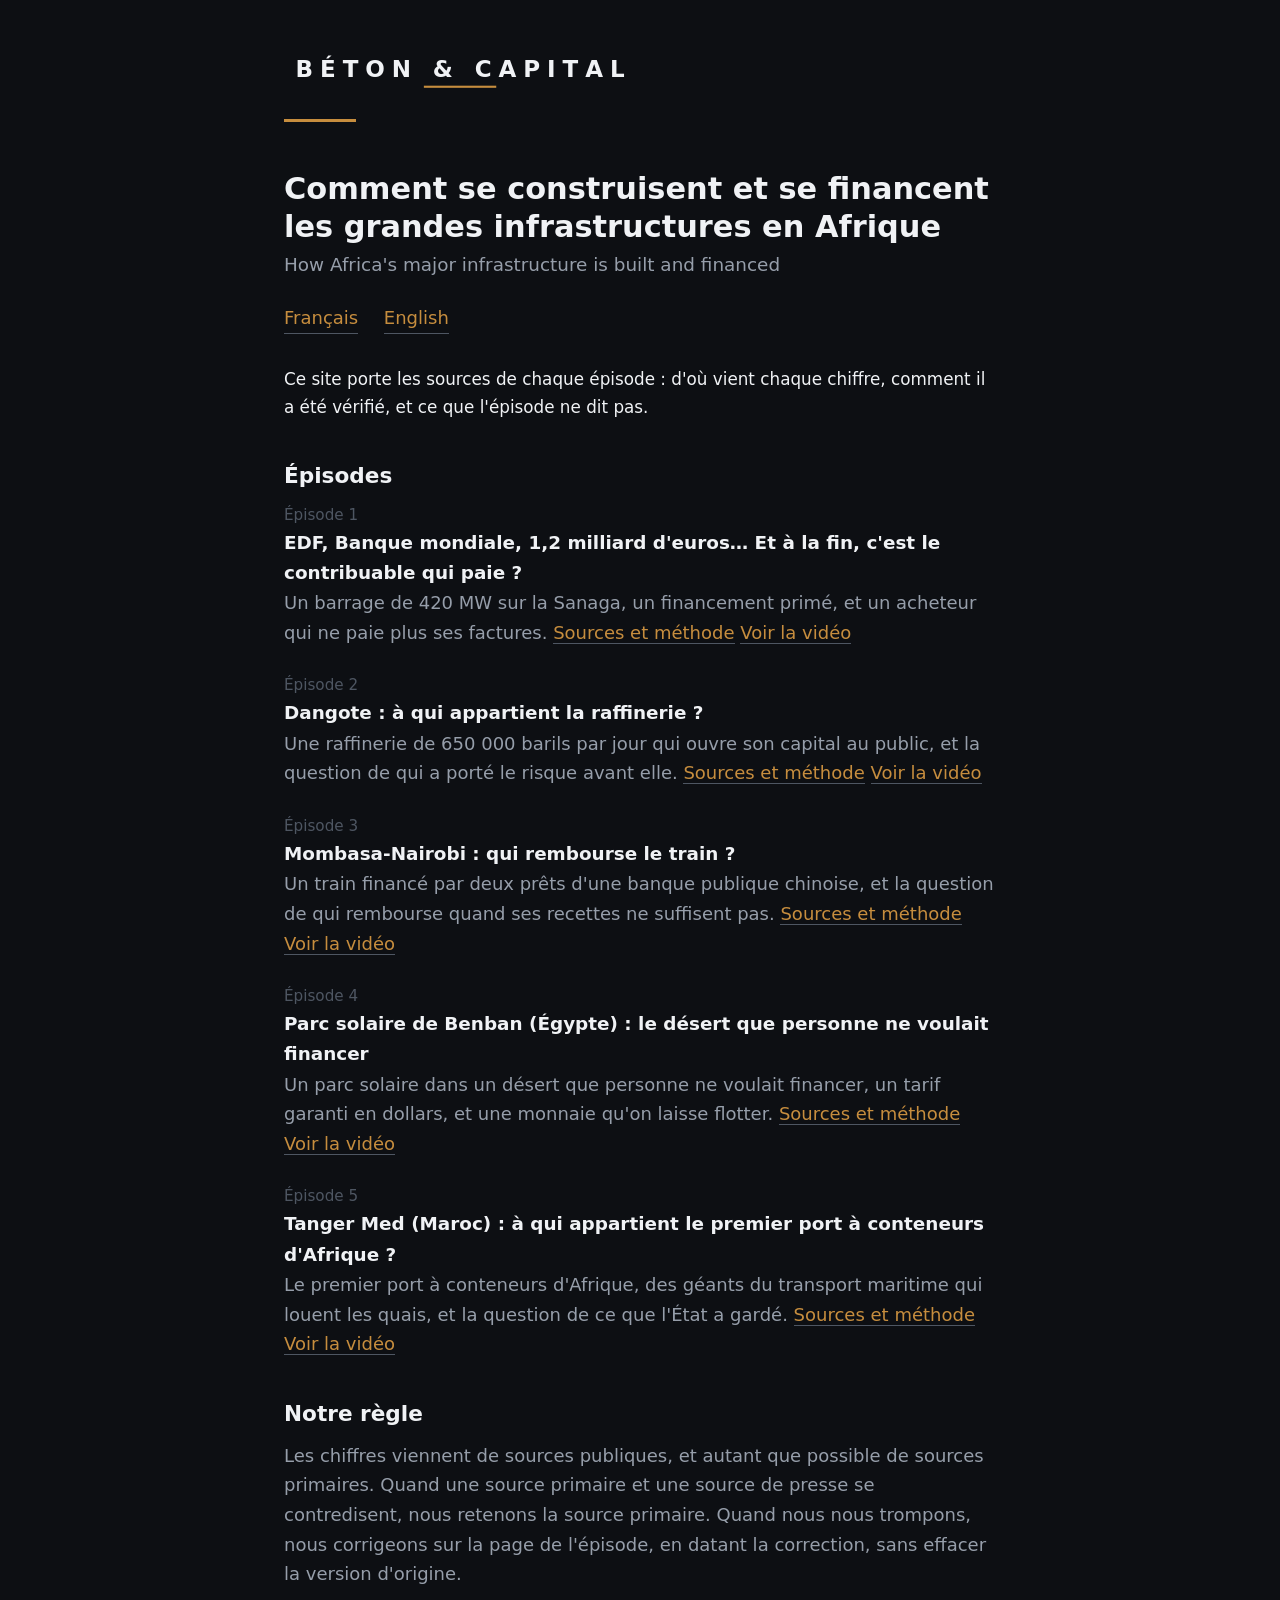
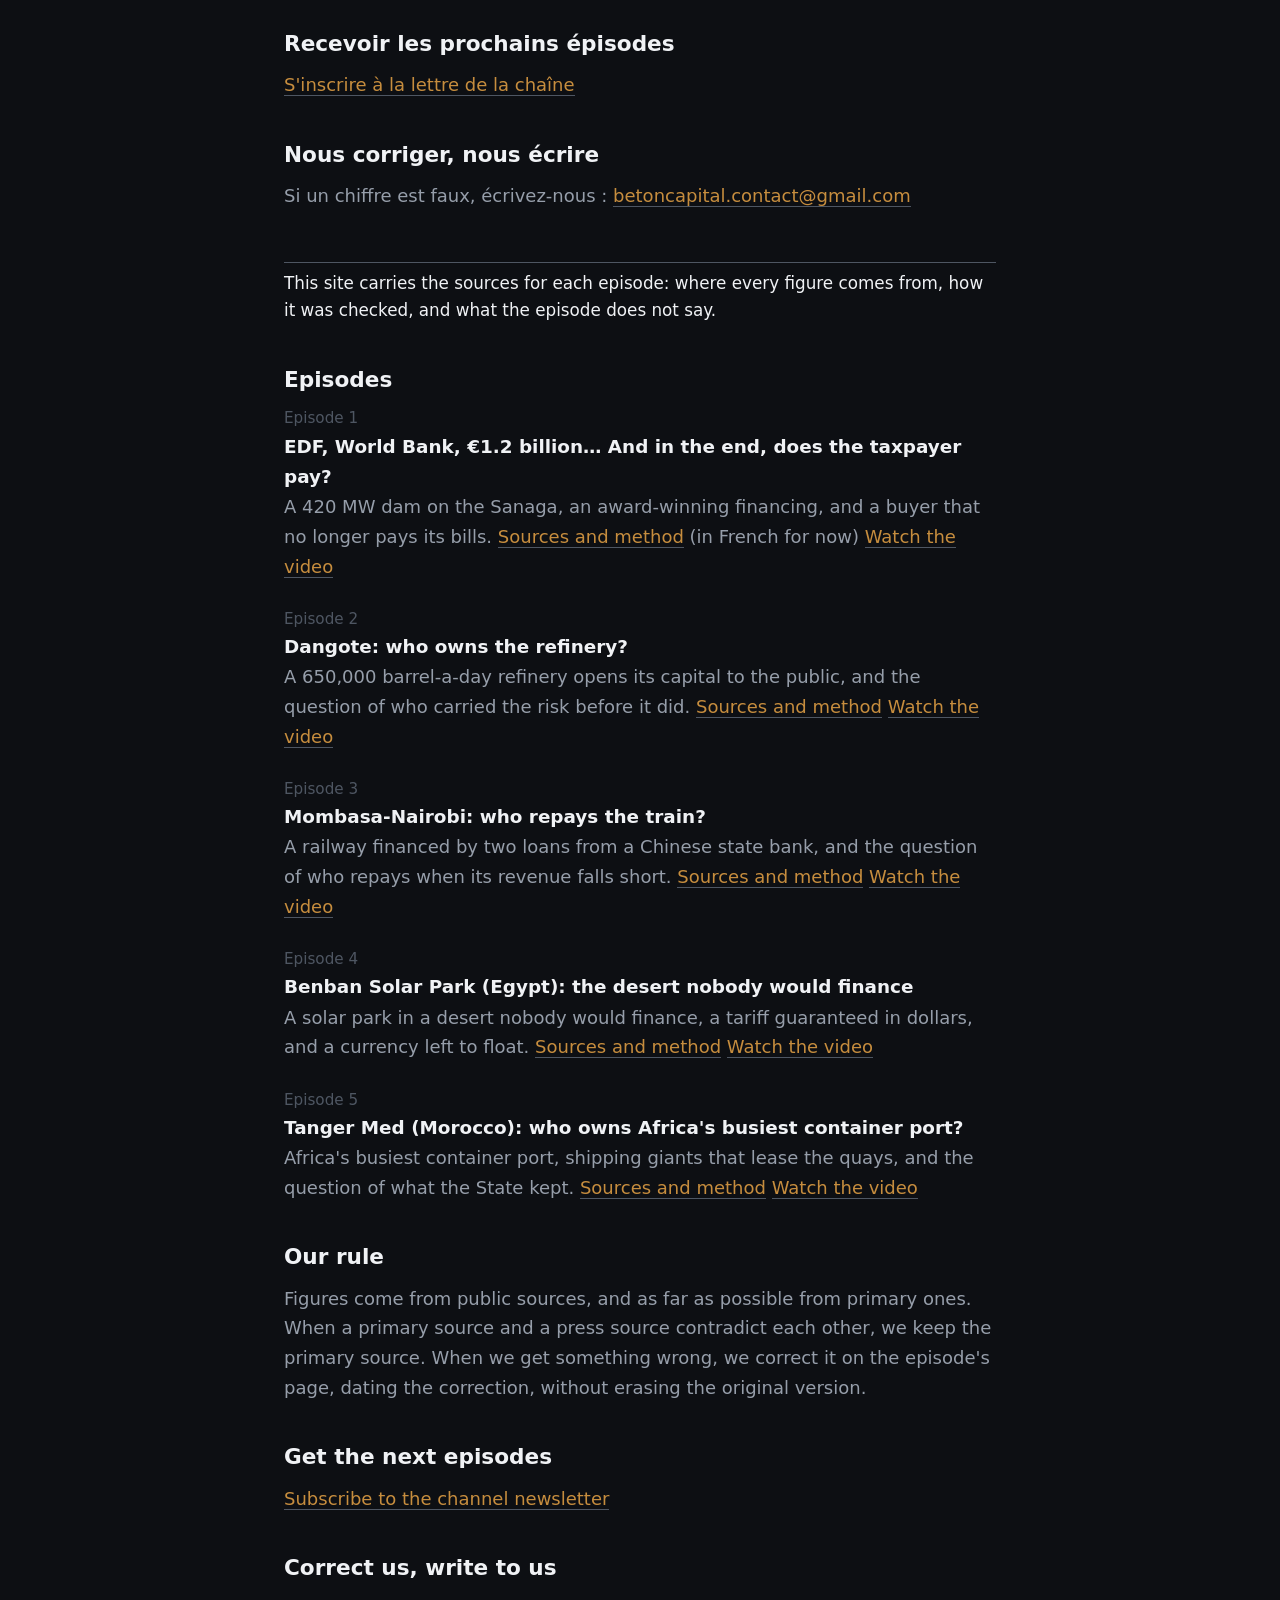
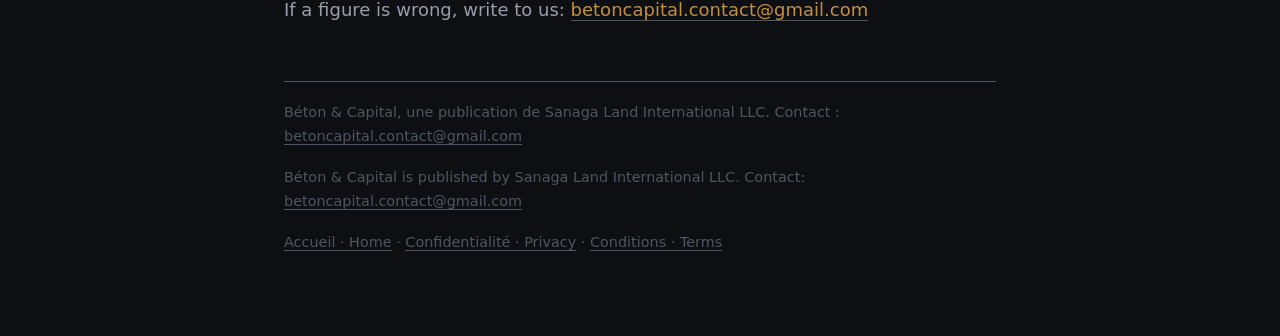
==== commit e8c98323: "EP05 : liste sur l'accueil, liens video, page Sources et methode" ====
--- a/index.html
+++ b/index.html
@@ -55,6 +55,14 @@
 <a href="ep04/sources/#fr">Sources et méthode</a>
 <a href="https://youtu.be/fcej_yx3KF0">Voir la vidéo</a></p>
 </li>
+<li>
+<div class="numero">Épisode 5</div>
+<div class="titre">Tanger Med (Maroc) : à qui appartient le premier port à conteneurs d'Afrique ?</div>
+<p>Le premier port à conteneurs d'Afrique, des géants du transport maritime qui louent
+les quais, et la question de ce que l'État a gardé.
+<a href="ep05/sources/#fr">Sources et méthode</a>
+<a href="https://youtu.be/thK1LkZUvSA">Voir la vidéo</a></p>
+</li>
 </ul>
 
 <h2>Notre règle</h2>
@@ -107,6 +115,14 @@
 <a href="ep04/sources/#en">Sources and method</a>
 <a href="https://youtu.be/Q6XMjljzluI">Watch the video</a></p>
 </li>
+<li>
+<div class="numero">Episode 5</div>
+<div class="titre">Tanger Med (Morocco): who owns Africa's busiest container port?</div>
+<p>Africa's busiest container port, shipping giants that lease the quays, and the
+question of what the State kept.
+<a href="ep05/sources/#en">Sources and method</a>
+<a href="https://youtu.be/P1gYX_FOpUo">Watch the video</a></p>
+</li>
 </ul>
 
 <h2>Our rule</h2>
